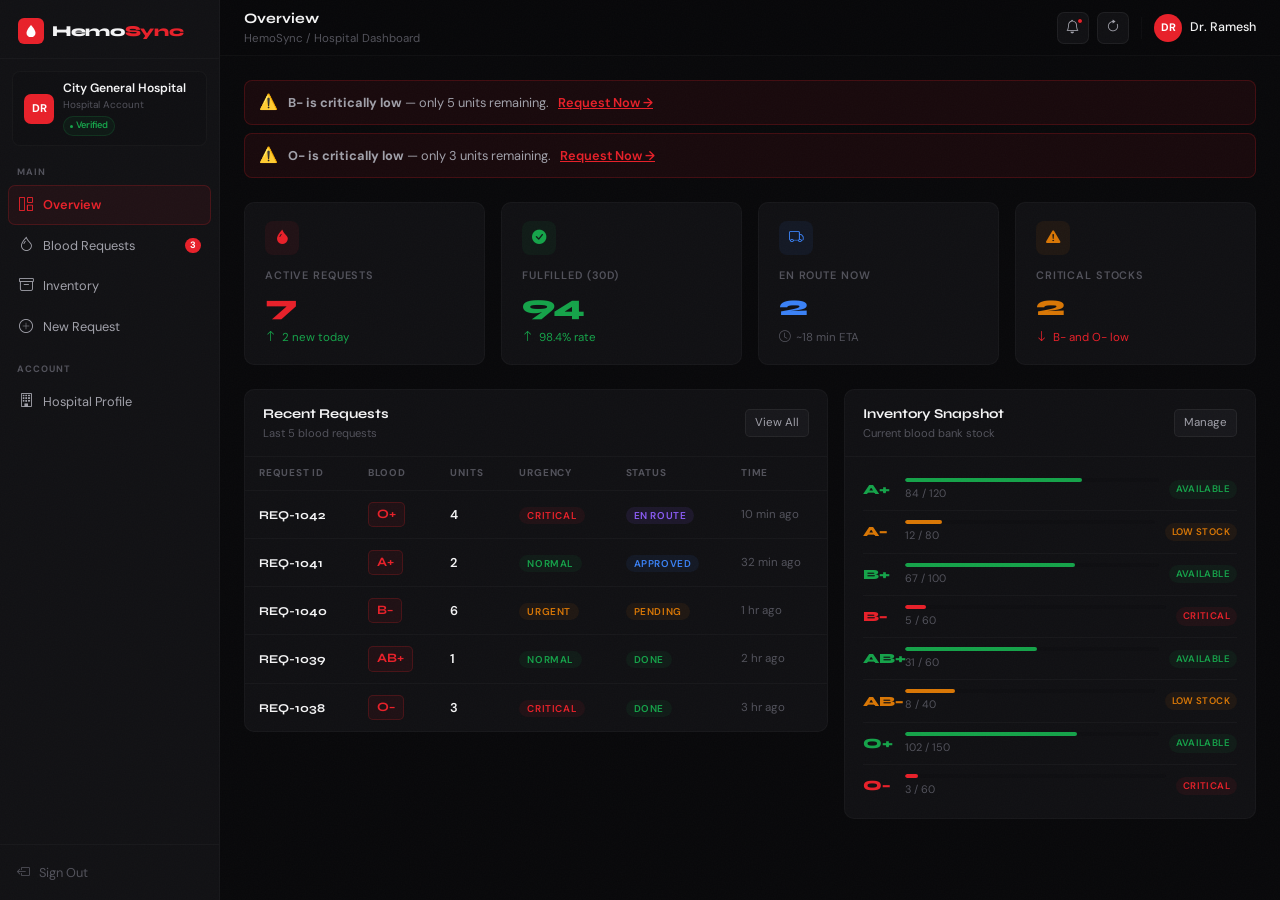
==== hospital-dashboard.html @ cefce21f "Add files via upload" ====
<!DOCTYPE html>
<html lang="en" data-bs-theme="dark">
<head>
  <meta charset="UTF-8"/>
  <meta name="viewport" content="width=device-width, initial-scale=1.0"/>
  <title>HemoSync — Hospital Dashboard</title>
  <link href="https://cdn.jsdelivr.net/npm/bootstrap@5.3.3/dist/css/bootstrap.min.css" rel="stylesheet"/>
  <link href="https://cdn.jsdelivr.net/npm/bootstrap-icons@1.11.3/font/bootstrap-icons.min.css" rel="stylesheet"/>
  <link href="https://fonts.googleapis.com/css2?family=Syne:wght@400;600;700;800&family=DM+Sans:opsz,wght@9..40,300;9..40,400;9..40,500&display=swap" rel="stylesheet"/>
  <link rel="stylesheet" href="hemosync.css"/>
</head>
<body>

<div class="sidebar-toggle" onclick="toggleSidebar()" id="sidebarToggle">
  <i class="bi bi-list"></i>
</div>

<div class="dash-shell">

  <!-- SIDEBAR -->
  <aside class="sidebar" id="sidebar">
    <a class="sidebar-logo" href="index.html">
      <div class="sidebar-logo-mark">
        <svg viewBox="0 0 14 16" xmlns="http://www.w3.org/2000/svg"><path d="M7 0C7 0 1 6.5 1 10.5a6 6 0 0 0 12 0C13 6.5 7 0 7 0z"/></svg>
      </div>
      <span class="sidebar-logo-text">Hemo<span>Sync</span></span>
    </a>

    <div class="sidebar-badge">
      <div class="badge-avatar" id="sideHospAvatar">DH</div>
      <div>
        <div class="badge-name" id="sideHospName">City General Hospital</div>
        <div class="badge-role">Hospital Account</div>
        <div class="badge-verified">Verified</div>
      </div>
    </div>

    <nav class="sidebar-nav">
      <div class="nav-section-label">Main</div>
      <a class="nav-item-hs active" onclick="showPage('overview')" href="#">
        <i class="bi bi-grid-1x2"></i> Overview
      </a>
      <a class="nav-item-hs" onclick="showPage('requests')" href="#">
        <i class="bi bi-droplet"></i> Blood Requests
        <span class="nav-badge" id="pendingBadge">3</span>
      </a>
      <a class="nav-item-hs" onclick="showPage('inventory')" href="#">
        <i class="bi bi-archive"></i> Inventory
      </a>
      <a class="nav-item-hs" onclick="showPage('newrequest')" href="#">
        <i class="bi bi-plus-circle"></i> New Request
      </a>

      <div class="nav-section-label" style="margin-top:8px">Account</div>
      <a class="nav-item-hs" onclick="showPage('profile')" href="#">
        <i class="bi bi-building"></i> Hospital Profile
      </a>
    </nav>

    <div class="sidebar-footer">
      <button class="logout-btn" onclick="handleLogout()">
        <i class="bi bi-box-arrow-left"></i> Sign Out
      </button>
    </div>
  </aside>

  <!-- MAIN -->
  <main class="dash-main">

    <div class="dash-topbar">
      <div>
        <div class="topbar-title" id="topbarTitle">Overview</div>
        <div class="topbar-breadcrumb">HemoSync / Hospital Dashboard</div>
      </div>
      <div class="topbar-right">
        <div class="topbar-icon-btn" title="Notifications">
          <i class="bi bi-bell"></i>
          <span class="notif-dot"></span>
        </div>
        <div class="topbar-icon-btn" title="Refresh" onclick="refreshData()">
          <i class="bi bi-arrow-clockwise"></i>
        </div>
        <div style="width:1px;height:22px;background:var(--hs-border2);margin:0 4px;"></div>
        <div style="display:flex;align-items:center;gap:8px;cursor:pointer;" onclick="showPage('profile')">
          <div style="width:28px;height:28px;background:var(--hs-red);border-radius:50%;display:flex;align-items:center;justify-content:center;font-size:0.68rem;font-weight:700;color:white;" id="topbarAvatar">DR</div>
          <span style="font-size:0.78rem;font-weight:500;" id="topbarName">Dr. Ramesh</span>
        </div>
      </div>
    </div>

    <!-- PAGE: OVERVIEW -->
    <div class="dash-page active" id="page-overview">
      <div id="alertsContainer" class="mb-4"></div>

      <div class="row g-3 mb-4">
        <div class="col-6 col-lg-3">
          <div class="stat-card">
            <div class="stat-card-icon" style="background:var(--hs-red-subtle);color:var(--hs-red)"><i class="bi bi-droplet-fill"></i></div>
            <div class="stat-card-label">Active Requests</div>
            <div class="stat-card-value" style="color:var(--hs-red)">7</div>
            <div class="stat-card-delta delta-up"><i class="bi bi-arrow-up"></i> 2 new today</div>
          </div>
        </div>
        <div class="col-6 col-lg-3">
          <div class="stat-card">
            <div class="stat-card-icon" style="background:var(--hs-green-bg);color:var(--hs-green)"><i class="bi bi-check-circle-fill"></i></div>
            <div class="stat-card-label">Fulfilled (30d)</div>
            <div class="stat-card-value" style="color:var(--hs-green)">94</div>
            <div class="stat-card-delta delta-up"><i class="bi bi-arrow-up"></i> 98.4% rate</div>
          </div>
        </div>
        <div class="col-6 col-lg-3">
          <div class="stat-card">
            <div class="stat-card-icon" style="background:var(--hs-blue-bg);color:var(--hs-blue)"><i class="bi bi-truck"></i></div>
            <div class="stat-card-label">En Route Now</div>
            <div class="stat-card-value" style="color:var(--hs-blue)">2</div>
            <div class="stat-card-delta delta-neutral"><i class="bi bi-clock"></i> ~18 min ETA</div>
          </div>
        </div>
        <div class="col-6 col-lg-3">
          <div class="stat-card">
            <div class="stat-card-icon" style="background:var(--hs-amber-bg);color:var(--hs-amber)"><i class="bi bi-exclamation-triangle-fill"></i></div>
            <div class="stat-card-label">Critical Stocks</div>
            <div class="stat-card-value" style="color:var(--hs-amber)">2</div>
            <div class="stat-card-delta delta-down"><i class="bi bi-arrow-down"></i> B− and O− low</div>
          </div>
        </div>
      </div>

      <div class="row g-3">
        <div class="col-lg-7">
          <div class="panel">
            <div class="panel-header">
              <div>
                <div class="panel-title">Recent Requests</div>
                <div class="panel-sub">Last 5 blood requests</div>
              </div>
              <a class="panel-action" onclick="showPage('requests')" href="#">View All</a>
            </div>
            <div style="overflow-x:auto;">
              <table class="req-table">
                <thead>
                  <tr><th>Request ID</th><th>Blood</th><th>Units</th><th>Urgency</th><th>Status</th><th>Time</th></tr>
                </thead>
                <tbody id="overviewRequestsTable"></tbody>
              </table>
            </div>
          </div>
        </div>
        <div class="col-lg-5">
          <div class="panel" style="height:100%">
            <div class="panel-header">
              <div>
                <div class="panel-title">Inventory Snapshot</div>
                <div class="panel-sub">Current blood bank stock</div>
              </div>
              <a class="panel-action" onclick="showPage('inventory')" href="#">Manage</a>
            </div>
            <div class="panel-body" style="padding:12px 18px;">
              <div id="inventorySnapshot"></div>
            </div>
          </div>
        </div>
      </div>
    </div>

    <!-- PAGE: BLOOD REQUESTS -->
    <div class="dash-page" id="page-requests">
      <div class="d-flex align-items-center justify-content-between mb-4 flex-wrap gap-3">
        <div>
          <h2 style="font-family:'Syne',sans-serif;font-size:1.25rem;font-weight:800;margin-bottom:2px;">Blood Requests</h2>
          <div style="font-size:0.76rem;color:var(--hs-text-3);">All requests placed by your hospital</div>
        </div>
        <div class="d-flex gap-2">
          <select class="form-select-hs" style="width:auto;font-size:0.76rem;" onchange="filterRequests(this.value)">
            <option value="all">All Status</option>
            <option value="pending">Pending</option>
            <option value="approved">Approved</option>
            <option value="enroute">En Route</option>
            <option value="done">Done</option>
          </select>
          <button class="btn-hs-primary" onclick="showPage('newrequest')">
            <i class="bi bi-plus-lg"></i> New Request
          </button>
        </div>
      </div>
      <div class="panel">
        <div style="overflow-x:auto;">
          <table class="req-table">
            <thead>
              <tr><th>Request ID</th><th>Blood Type</th><th>Units</th><th>Component</th><th>Patient</th><th>Urgency</th><th>Status</th><th>Requested</th><th>Action</th></tr>
            </thead>
            <tbody id="allRequestsTable"></tbody>
          </table>
        </div>
      </div>
    </div>

    <!-- PAGE: INVENTORY -->
    <div class="dash-page" id="page-inventory">
      <div class="d-flex align-items-center justify-content-between mb-4 flex-wrap gap-3">
        <div>
          <h2 style="font-family:'Syne',sans-serif;font-size:1.25rem;font-weight:800;margin-bottom:2px;">Blood Inventory</h2>
          <div style="font-size:0.76rem;color:var(--hs-text-3);">Live stock levels across all blood types</div>
        </div>
        <div class="d-flex gap-2">
          <div style="display:flex;align-items:center;gap:5px;background:var(--hs-green-bg);border:1px solid rgba(22,163,74,0.18);border-radius:7px;padding:5px 10px;font-size:0.7rem;color:var(--hs-green);">
            <span style="width:5px;height:5px;border-radius:50%;background:var(--hs-green);animation:blink 1.5s infinite;"></span>
            Live Sync
          </div>
          <button class="btn-hs-secondary" onclick="refreshData()">
            <i class="bi bi-arrow-clockwise"></i> Refresh
          </button>
        </div>
      </div>
      <div class="row g-3 mb-4" id="criticalStockCards"></div>
      <div class="panel">
        <div class="panel-header">
          <div>
            <div class="panel-title">All Blood Types</div>
            <div class="panel-sub">Current available units in blood bank</div>
          </div>
        </div>
        <div class="panel-body">
          <div class="row g-3" id="inventoryFullGrid"></div>
        </div>
      </div>
    </div>

    <!-- PAGE: NEW REQUEST -->
    <div class="dash-page" id="page-newrequest">
      <div class="mb-4">
        <h2 style="font-family:'Syne',sans-serif;font-size:1.25rem;font-weight:800;margin-bottom:2px;">New Blood Request</h2>
        <div style="font-size:0.76rem;color:var(--hs-text-3);">Submit an urgent blood requirement</div>
      </div>

      <div class="row g-3">
        <div class="col-lg-7">
          <div class="panel">
            <div class="panel-header">
              <div>
                <div class="panel-title">Request Details</div>
                <div class="panel-sub">Fill in all required fields</div>
              </div>
              <span style="background:var(--hs-green-bg);color:var(--hs-green);border:1px solid rgba(22,163,74,0.18);border-radius:100px;font-size:0.62rem;font-weight:700;padding:2px 9px;">
                <i class="bi bi-shield-check me-1"></i>Verified Hospital
              </span>
            </div>
            <div class="panel-body">
              <div style="background:var(--hs-blue-bg);border:1px solid rgba(59,130,246,0.18);border-radius:8px;padding:10px 13px;margin-bottom:18px;display:flex;align-items:center;gap:9px;">
                <i class="bi bi-building" style="color:var(--hs-blue);font-size:0.9rem;"></i>
                <div>
                  <div style="font-size:0.76rem;font-weight:600;">Requesting as: <span id="formHospName" style="color:var(--hs-blue);">City General Hospital</span></div>
                  <div style="font-size:0.68rem;color:var(--hs-text-3);margin-top:1px;">All requests are logged against your verified account</div>
                </div>
              </div>

              <div class="row g-3 mb-3">
                <div class="col-md-6">
                  <label class="form-label-hs">Blood Type *</label>
                  <select class="form-select-hs" id="nrBloodType" onchange="updateNRSummary()">
                    <option value="">Select type</option>
                    <option>A+</option><option>A−</option>
                    <option>B+</option><option>B−</option>
                    <option>AB+</option><option>AB−</option>
                    <option>O+</option><option>O−</option>
                  </select>
                </div>
                <div class="col-md-6">
                  <label class="form-label-hs">Units Required *</label>
                  <input type="number" class="form-control-hs" id="nrUnits" min="1" max="100" placeholder="e.g. 4" oninput="updateNRSummary()"/>
                </div>
              </div>
              <div class="mb-3">
                <label class="form-label-hs">Component Type *</label>
                <select class="form-select-hs" id="nrComponent" onchange="updateNRSummary()">
                  <option>Whole Blood</option>
                  <option>Packed Red Blood Cells (PRBC)</option>
                  <option>Fresh Frozen Plasma (FFP)</option>
                  <option>Platelets</option>
                  <option>Cryoprecipitate</option>
                </select>
              </div>
              <div class="mb-3">
                <label class="form-label-hs">Urgency Level *</label>
                <div class="d-flex gap-2">
                  <button class="urg-btn an" onclick="setNRUrgency(this,'Normal')">🟢 Normal</button>
                  <button class="urg-btn" onclick="setNRUrgency(this,'Urgent')">🟡 Urgent</button>
                  <button class="urg-btn" onclick="setNRUrgency(this,'Critical')">🔴 Critical</button>
                </div>
              </div>
              <div class="row g-3 mb-3">
                <div class="col-md-6">
                  <label class="form-label-hs">Patient Name</label>
                  <input type="text" class="form-control-hs" id="nrPatient" placeholder="Full name"/>
                </div>
                <div class="col-md-6">
                  <label class="form-label-hs">Ward / Department</label>
                  <input type="text" class="form-control-hs" id="nrWard" placeholder="e.g. ICU, Ward 4B"/>
                </div>
              </div>
              <div class="mb-3">
                <label class="form-label-hs">Doctor / Ordering Physician</label>
                <input type="text" class="form-control-hs" id="nrDoctor" placeholder="Dr. Name"/>
              </div>
              <div class="mb-4">
                <label class="form-label-hs">Clinical Notes</label>
                <textarea class="form-control-hs" id="nrNotes" rows="3" placeholder="Cross-match requirements, special handling..."></textarea>
              </div>
              <div class="d-flex gap-2">
                <button class="btn-hs-primary flex-fill" onclick="submitNewRequest()">
                  <i class="bi bi-send-fill"></i> Submit Request
                </button>
                <button class="btn-hs-secondary" onclick="clearNRForm()">
                  <i class="bi bi-x"></i> Clear
                </button>
              </div>
            </div>
          </div>
        </div>

        <div class="col-lg-5">
          <div class="panel mb-3">
            <div class="panel-header"><div class="panel-title">Request Summary</div></div>
            <div id="nrSummaryRows" style="padding:2px 0;"></div>
          </div>
          <div class="panel">
            <div class="panel-header">
              <div class="panel-title">Availability Check</div>
              <div class="panel-sub">Real-time stock</div>
            </div>
            <div class="panel-body" id="nrAvailPanel">
              <div style="text-align:center;padding:14px;color:var(--hs-text-3);font-size:0.78rem;">
                <i class="bi bi-droplet" style="display:block;font-size:1.3rem;margin-bottom:6px;opacity:0.3;"></i>
                Select a blood type to check availability
              </div>
            </div>
          </div>
        </div>
      </div>
    </div>

    <!-- PAGE: HOSPITAL PROFILE -->
    <div class="dash-page" id="page-profile">
      <div class="mb-4">
        <h2 style="font-family:'Syne',sans-serif;font-size:1.25rem;font-weight:800;margin-bottom:2px;">Hospital Profile</h2>
        <div style="font-size:0.76rem;color:var(--hs-text-3);">Manage your hospital account details</div>
      </div>
      <div class="row g-3">
        <div class="col-lg-4">
          <div class="panel">
            <div class="panel-body" style="text-align:center;padding:28px 20px;">
              <div style="width:64px;height:64px;background:var(--hs-red);border-radius:14px;display:flex;align-items:center;justify-content:center;font-size:1.4rem;font-weight:800;color:white;font-family:'Syne',sans-serif;margin:0 auto 14px;" id="profileAvatar">DR</div>
              <div style="font-family:'Syne',sans-serif;font-size:0.95rem;font-weight:800;margin-bottom:3px;" id="profileName">Dr. Ramesh Verma</div>
              <div style="font-size:0.75rem;color:var(--hs-text-3);margin-bottom:10px;" id="profileEmail">admin@hospital.com</div>
              <div style="display:inline-flex;align-items:center;gap:5px;background:var(--hs-green-bg);color:var(--hs-green);border:1px solid rgba(22,163,74,0.18);border-radius:100px;font-size:0.68rem;font-weight:600;padding:3px 10px;">
                <i class="bi bi-shield-fill-check"></i> Verified Hospital
              </div>
              <div style="margin-top:18px;padding-top:18px;border-top:1px solid var(--hs-border2);">
                <div style="display:flex;justify-content:space-between;margin-bottom:7px;"><span style="font-size:0.73rem;color:var(--hs-text-3);">Member since</span><span style="font-size:0.73rem;font-weight:500;">Jan 2024</span></div>
                <div style="display:flex;justify-content:space-between;margin-bottom:7px;"><span style="font-size:0.73rem;color:var(--hs-text-3);">Total Requests</span><span style="font-size:0.73rem;font-weight:500;">312</span></div>
                <div style="display:flex;justify-content:space-between;"><span style="font-size:0.73rem;color:var(--hs-text-3);">Success Rate</span><span style="font-size:0.73rem;font-weight:500;color:var(--hs-green);">98.4%</span></div>
              </div>
            </div>
          </div>
        </div>
        <div class="col-lg-8">
          <div class="panel">
            <div class="panel-header"><div class="panel-title">Hospital Information</div></div>
            <div class="panel-body">
              <div class="row g-3 mb-3">
                <div class="col-md-6">
                  <label class="form-label-hs">Hospital / Organization Name</label>
                  <input class="form-control-hs" value="City General Hospital" id="profHospName"/>
                </div>
                <div class="col-md-6">
                  <label class="form-label-hs">Authorized Person</label>
                  <input class="form-control-hs" id="profAuthPerson" value="Dr. Ramesh Verma"/>
                </div>
              </div>
              <div class="row g-3 mb-3">
                <div class="col-md-6">
                  <label class="form-label-hs">Email Address</label>
                  <input class="form-control-hs" id="profEmail" value="admin@hospital.com"/>
                </div>
                <div class="col-md-6">
                  <label class="form-label-hs">Contact Number</label>
                  <input class="form-control-hs" placeholder="+91 98765 43210"/>
                </div>
              </div>
              <div class="mb-3">
                <label class="form-label-hs">Hospital Address</label>
                <input class="form-control-hs" placeholder="Street, City, State, PIN"/>
              </div>
              <div class="row g-3 mb-3">
                <div class="col-md-6">
                  <label class="form-label-hs">Hospital Type</label>
                  <select class="form-select-hs">
                    <option>Government</option><option>Private</option><option>Trust / NGO</option>
                  </select>
                </div>
                <div class="col-md-6">
                  <label class="form-label-hs">Bed Capacity</label>
                  <input class="form-control-hs" placeholder="e.g. 500"/>
                </div>
              </div>
              <div class="d-flex gap-2">
                <button class="btn-hs-primary" onclick="showToast('✅','Profile Updated','Hospital details saved.')">
                  <i class="bi bi-check-lg"></i> Save Changes
                </button>
                <button class="btn-hs-secondary"><i class="bi bi-x"></i> Cancel</button>
              </div>
            </div>
          </div>
        </div>
      </div>
    </div>

  </main>
</div>

<div class="hs-toast-container" id="toastContainer"></div>
<script src="api-client.js"></script>
<script src="https://cdn.jsdelivr.net/npm/bootstrap@5.3.3/dist/js/bootstrap.bundle.min.js"></script>
<script src="hospital-dashboard.js"></script>
</body>
</html>
---- hemosync.css ----
/* ═══════════════════════════════════════════════
   HemoSync — Minimalist Stylesheet
   ═══════════════════════════════════════════════ */

:root {
  --hs-red: #E8212A;
  --hs-red-hover: #c91920;
  --hs-red-subtle: rgba(232, 33, 42, 0.07);
  --hs-red-border: rgba(232, 33, 42, 0.2);
  --hs-bg: #09090B;
  --hs-bg2: #0F0F12;
  --hs-surface: #111114;
  --hs-surface2: #18181C;
  --hs-border: rgba(255, 255, 255, 0.06);
  --hs-border2: rgba(255, 255, 255, 0.03);
  --hs-text: #F4F4F5;
  --hs-text-2: #A1A1AA;
  --hs-text-3: #52525B;
  --hs-green: #16A34A;
  --hs-green-bg: rgba(22, 163, 74, 0.07);
  --hs-amber: #D97706;
  --hs-amber-bg: rgba(217, 119, 6, 0.07);
  --hs-blue: #3B82F6;
  --hs-blue-bg: rgba(59, 130, 246, 0.07);
  --sidebar-w: 220px;
}

*,
*::before,
*::after {
  box-sizing: border-box;
  margin: 0;
  padding: 0;
}

body {
  font-family: 'DM Sans', sans-serif;
  background: var(--hs-bg);
  color: var(--hs-text);
  overflow-x: hidden;
  -webkit-font-smoothing: antialiased;
  font-size: 14px;
}

/* Subtle noise */
body::after {
  content: '';
  position: fixed;
  inset: 0;
  background-image: url("data:image/svg+xml,%3Csvg xmlns='http://www.w3.org/2000/svg'%3E%3Cfilter id='n'%3E%3CfeTurbulence type='fractalNoise' baseFrequency='0.75' numOctaves='4' stitchTiles='stitch'/%3E%3C/filter%3E%3Crect width='100%25' height='100%25' filter='url(%23n)' opacity='0.018'/%3E%3C/svg%3E");
  pointer-events: none;
  z-index: 9999;
}

/* ─ NAVBAR (landing) ─ */
.navbar {
  background: rgba(9, 9, 11, 0.92) !important;
  backdrop-filter: blur(16px);
  border-bottom: 1px solid var(--hs-border2);
  height: 60px;
}

.navbar .nav-link {
  color: var(--hs-text-2) !important;
  font-size: 0.84rem;
  padding: 7px 14px !important;
  border-radius: 6px;
}

.navbar .nav-link:hover {
  color: var(--hs-text) !important;
  background: rgba(255, 255, 255, 0.04);
}

.logo-mark {
  width: 26px;
  height: 26px;
  background: var(--hs-red);
  border-radius: 6px;
  display: flex;
  align-items: center;
  justify-content: center;
}

.logo-mark svg {
  width: 12px;
  height: 12px;
  fill: white;
}

.logo-text {
  font-family: 'Syne', sans-serif;
  font-size: 1rem;
  font-weight: 800;
  letter-spacing: -0.02em;
  color: var(--hs-text);
}

.logo-text span {
  color: var(--hs-red);
}

/* ─ BUTTONS ─ */
.btn-hs-red {
  background: var(--hs-red);
  color: white;
  border: none;
  border-radius: 7px;
  font-family: 'DM Sans', sans-serif;
  font-weight: 500;
  transition: background 0.15s;
}

.btn-hs-red:hover {
  background: var(--hs-red-hover);
  color: white;
}

.btn-hs-ghost {
  background: transparent;
  color: var(--hs-text-2);
  border: 1px solid var(--hs-border);
  border-radius: 7px;
  font-family: 'DM Sans', sans-serif;
  font-weight: 400;
  transition: all 0.15s;
}

.btn-hs-ghost:hover {
  color: var(--hs-text);
  border-color: rgba(255, 255, 255, 0.12);
}

.btn-hs-red-lg {
  background: var(--hs-red);
  color: white;
  border: none;
  border-radius: 8px;
  font-family: 'DM Sans', sans-serif;
  font-size: 0.9rem;
  font-weight: 500;
  padding: 11px 24px;
  transition: background 0.15s, transform 0.15s;
  text-decoration: none;
  display: inline-flex;
  align-items: center;
  gap: 7px;
}

.btn-hs-red-lg:hover {
  background: var(--hs-red-hover);
  color: white;
  transform: translateY(-1px);
}

.btn-hs-outline-lg {
  background: transparent;
  color: var(--hs-text-2);
  border: 1px solid var(--hs-border);
  border-radius: 8px;
  font-family: 'DM Sans', sans-serif;
  font-size: 0.9rem;
  font-weight: 400;
  padding: 11px 24px;
  transition: all 0.15s;
  text-decoration: none;
  display: inline-flex;
  align-items: center;
  gap: 7px;
}

.btn-hs-outline-lg:hover {
  color: var(--hs-text);
  border-color: rgba(255, 255, 255, 0.14);
}

/* ─ HERO ─ */
.hero-section {
  padding: 140px 0 90px;
  position: relative;
  text-align: center;
  overflow: hidden;
}

.hero-glow {
  position: absolute;
  top: 40px;
  left: 50%;
  transform: translateX(-50%);
  width: 600px;
  height: 350px;
  background: radial-gradient(ellipse, rgba(232, 33, 42, 0.1) 0%, transparent 70%);
  pointer-events: none;
}

.hero-pill {
  display: inline-flex;
  align-items: center;
  gap: 8px;
  background: var(--hs-surface);
  border: 1px solid var(--hs-border);
  border-radius: 100px;
  padding: 4px 12px 4px 6px;
  font-size: 0.76rem;
  color: var(--hs-text-3);
  margin-bottom: 28px;
  animation: fadeUp 0.5s 0.1s both;
}

.pill-dot {
  width: 18px;
  height: 18px;
  background: var(--hs-red-subtle);
  border: 1px solid var(--hs-red-border);
  border-radius: 50%;
  display: flex;
  align-items: center;
  justify-content: center;
}

.pill-dot::after {
  content: '';
  width: 6px;
  height: 6px;
  background: var(--hs-red);
  border-radius: 50%;
  animation: blink 2s ease-in-out infinite;
}

.hero-h1 {
  font-family: 'Syne', sans-serif;
  font-size: clamp(2.2rem, 5.5vw, 3.8rem);
  font-weight: 800;
  letter-spacing: -0.04em;
  line-height: 1.06;
  margin-bottom: 18px;
  animation: fadeUp 0.5s 0.2s both;
}

.hero-h1 em {
  font-style: normal;
  color: var(--hs-red);
}

.hero-sub {
  font-size: 0.97rem;
  color: var(--hs-text-2);
  font-weight: 300;
  line-height: 1.7;
  max-width: 480px;
  margin: 0 auto 36px;
  animation: fadeUp 0.5s 0.3s both;
}

.hero-actions {
  animation: fadeUp 0.5s 0.4s both;
}

/* ─ STATS BAR ─ */
.stats-bar {
  border-top: 1px solid var(--hs-border2);
  border-bottom: 1px solid var(--hs-border2);
  padding: 24px 0;
  background: var(--hs-surface);
}

.stat-num {
  font-family: 'Syne', sans-serif;
  font-size: 1.5rem;
  font-weight: 800;
  color: var(--hs-text);
}

.stat-label {
  font-size: 0.75rem;
  color: var(--hs-text-3);
  margin-top: 2px;
}

.stat-divider {
  width: 1px;
  height: 36px;
  background: var(--hs-border2);
}

/* ─ SECTION LABELS ─ */
.section-eyebrow {
  font-size: 0.68rem;
  font-weight: 600;
  color: var(--hs-red);
  letter-spacing: 0.12em;
  text-transform: uppercase;
  margin-bottom: 8px;
}

.section-title {
  font-family: 'Syne', sans-serif;
  font-size: 1.6rem;
  font-weight: 800;
  letter-spacing: -0.03em;
}

.live-badge {
  display: inline-flex;
  align-items: center;
  gap: 6px;
  font-size: 0.72rem;
  color: var(--hs-text-3);
  border: 1px solid var(--hs-border2);
  border-radius: 5px;
  padding: 5px 10px;
}

.live-dot {
  width: 6px;
  height: 6px;
  background: var(--hs-green);
  border-radius: 50%;
  animation: blink 1.5s infinite;
}

/* ─ BLOOD CARDS ─ */
.blood-card {
  background: var(--hs-surface);
  border: 1px solid var(--hs-border2);
  border-radius: 10px;
  padding: 20px 18px;
  transition: border-color 0.2s, transform 0.2s;
  cursor: pointer;
  height: 100%;
}

.blood-card:hover {
  transform: translateY(-2px);
  border-color: var(--hs-border) !important;
}

.blood-card.status-critical {
  border-color: rgba(232, 33, 42, 0.2) !important;
}

.blood-card.status-low {
  border-color: rgba(217, 119, 6, 0.15) !important;
}

.blood-card.status-ok {
  border-color: rgba(22, 163, 74, 0.1) !important;
}

.blood-type-label {
  font-family: 'Syne', sans-serif;
  font-size: 1.5rem;
  font-weight: 800;
  letter-spacing: -0.02em;
  margin-bottom: 10px;
}

.status-critical .blood-type-label {
  color: var(--hs-red);
}

.status-low .blood-type-label {
  color: var(--hs-amber);
}

.status-ok .blood-type-label {
  color: var(--hs-text);
}

.blood-units {
  font-size: 0.78rem;
  color: var(--hs-text-2);
  margin-bottom: 12px;
}

.blood-units strong {
  color: var(--hs-text);
  font-weight: 600;
}

.status-chip {
  display: inline-flex;
  align-items: center;
  gap: 5px;
  font-size: 0.66rem;
  font-weight: 600;
  padding: 3px 9px;
  border-radius: 100px;
  text-transform: uppercase;
  letter-spacing: 0.06em;
}

.status-critical .status-chip {
  background: var(--hs-red-subtle);
  color: var(--hs-red);
  border: 1px solid var(--hs-red-border);
}

.status-low .status-chip {
  background: var(--hs-amber-bg);
  color: var(--hs-amber);
  border: 1px solid rgba(217, 119, 6, 0.18);
}

.status-ok .status-chip {
  background: var(--hs-green-bg);
  color: var(--hs-green);
  border: 1px solid rgba(22, 163, 74, 0.18);
}

.chip-dot {
  width: 4px;
  height: 4px;
  border-radius: 50%;
  background: currentColor;
  display: inline-block;
}

.request-btn {
  margin-top: 14px;
  width: 100%;
  padding: 8px;
  border-radius: 6px;
  background: transparent;
  border: 1px solid var(--hs-border);
  color: var(--hs-text-3);
  font-family: 'DM Sans', sans-serif;
  font-size: 0.78rem;
  font-weight: 500;
  cursor: pointer;
  transition: all 0.15s;
}

.request-btn:hover {
  background: var(--hs-red);
  border-color: var(--hs-red);
  color: white;
}

.status-critical .request-btn {
  border-color: var(--hs-red-border);
  color: var(--hs-red);
}

/* ─ ORDER FORM ─ */
.order-form-card,
.summary-card,
.my-requests-panel {
  background: var(--hs-surface);
  border: 1px solid var(--hs-border2);
  border-radius: 12px;
  overflow: hidden;
}

.card-header-hs {
  padding: 18px 22px;
  border-bottom: 1px solid var(--hs-border2);
  display: flex;
  align-items: center;
  justify-content: space-between;
}

.card-title-hs {
  font-family: 'Syne', sans-serif;
  font-size: 0.92rem;
  font-weight: 700;
}

.card-sub-hs {
  font-size: 0.74rem;
  color: var(--hs-text-3);
  margin-top: 2px;
}

.card-body-hs {
  padding: 22px;
}

/* ─ FORM CONTROLS ─ */
.form-control-hs,
.form-select-hs {
  background: var(--hs-bg2) !important;
  border: 1px solid var(--hs-border) !important;
  border-radius: 7px !important;
  color: var(--hs-text) !important;
  font-family: 'DM Sans', sans-serif;
  font-size: 0.84rem;
  padding: 9px 12px;
  width: 100%;
  outline: none;
}

.form-control-hs::placeholder {
  color: var(--hs-text-3);
}

.form-control-hs:focus,
.form-select-hs:focus {
  border-color: var(--hs-red) !important;
  box-shadow: 0 0 0 2px rgba(232, 33, 42, 0.08) !important;
}

.form-label-hs {
  font-size: 0.75rem;
  font-weight: 500;
  color: var(--hs-text-2);
  margin-bottom: 6px;
  display: block;
}

textarea.form-control-hs {
  resize: vertical;
  min-height: 80px;
}

select.form-select-hs {
  appearance: none;
  cursor: pointer;
}

/* ─ URGENCY BUTTONS ─ */
.urgency-btn {
  flex: 1;
  padding: 8px;
  background: var(--hs-bg2);
  border: 1px solid var(--hs-border);
  border-radius: 6px;
  font-family: 'DM Sans', sans-serif;
  font-size: 0.78rem;
  font-weight: 500;
  color: var(--hs-text-3);
  cursor: pointer;
  transition: all 0.15s;
}

.urgency-btn:hover {
  border-color: rgba(255, 255, 255, 0.12);
  color: var(--hs-text-2);
}

.urgency-btn.active-normal {
  border-color: rgba(22, 163, 74, 0.35);
  background: var(--hs-green-bg);
  color: var(--hs-green);
}

.urgency-btn.active-urgent {
  border-color: rgba(217, 119, 6, 0.35);
  background: var(--hs-amber-bg);
  color: var(--hs-amber);
}

.urgency-btn.active-critical {
  border-color: var(--hs-red-border);
  background: var(--hs-red-subtle);
  color: var(--hs-red);
}

.submit-btn {
  width: 100%;
  padding: 12px;
  background: var(--hs-red);
  color: white;
  border: none;
  border-radius: 8px;
  font-family: 'DM Sans', sans-serif;
  font-size: 0.88rem;
  font-weight: 500;
  cursor: pointer;
  display: flex;
  align-items: center;
  justify-content: center;
  gap: 7px;
  transition: background 0.15s, transform 0.15s;
}

.submit-btn:hover {
  background: var(--hs-red-hover);
  transform: translateY(-1px);
}

/* ─ SUMMARY ─ */
.summary-row {
  display: flex;
  align-items: center;
  justify-content: space-between;
  padding: 10px 20px;
  border-bottom: 1px solid var(--hs-border2);
  font-size: 0.8rem;
}

.summary-row:last-child {
  border-bottom: none;
}

.summary-row-label {
  color: var(--hs-text-3);
}

.summary-row-val {
  color: var(--hs-text);
  font-weight: 500;
}

.summary-row-val.highlight {
  color: var(--hs-red);
  font-weight: 700;
  font-size: 0.95rem;
}

.my-requests-panel {
  margin-top: 16px;
}

.request-history-item {
  display: flex;
  align-items: center;
  gap: 12px;
  padding: 12px 18px;
  border-bottom: 1px solid var(--hs-border2);
  transition: background 0.12s;
}

.request-history-item:last-child {
  border-bottom: none;
}

.rh-icon {
  width: 32px;
  height: 32px;
  border-radius: 7px;
  display: flex;
  align-items: center;
  justify-content: center;
  font-size: 0.9rem;
  flex-shrink: 0;
}

.rh-blood {
  font-family: 'Syne', sans-serif;
  font-size: 1rem;
  font-weight: 800;
}

.rh-meta {
  font-size: 0.72rem;
  color: var(--hs-text-3);
  margin-top: 2px;
}

.rh-status {
  font-size: 0.62rem;
  font-weight: 600;
  text-transform: uppercase;
  letter-spacing: 0.06em;
  padding: 3px 8px;
  border-radius: 100px;
}

.status-fulfilled {
  background: var(--hs-green-bg);
  color: var(--hs-green);
}

.status-dispatched {
  background: var(--hs-blue-bg);
  color: var(--hs-blue);
}

.status-pending {
  background: var(--hs-amber-bg);
  color: var(--hs-amber);
}

/* ─ HOW IT WORKS ─ */
.how-section {
  background: var(--hs-surface);
  border-top: 1px solid var(--hs-border2);
  border-bottom: 1px solid var(--hs-border2);
}

.how-step {
  background: var(--hs-bg);
  border: 1px solid var(--hs-border2);
  border-radius: 10px;
  padding: 24px 20px;
  height: 100%;
}

.step-num {
  font-size: 0.62rem;
  font-weight: 700;
  color: var(--hs-text-3);
  letter-spacing: 0.1em;
  text-transform: uppercase;
  margin-bottom: 14px;
}

.step-icon {
  font-size: 1.4rem;
  margin-bottom: 12px;
}

.step-name {
  font-family: 'Syne', sans-serif;
  font-size: 0.95rem;
  font-weight: 700;
  margin-bottom: 8px;
}

.step-desc {
  font-size: 0.8rem;
  color: var(--hs-text-2);
  line-height: 1.6;
}

/* ─ FOOTER ─ */
footer {
  border-top: 1px solid var(--hs-border2);
  padding: 28px 0;
}

.footer-logo {
  font-family: 'Syne', sans-serif;
  font-size: 1rem;
  font-weight: 800;
}

.footer-logo span {
  color: var(--hs-red);
}

.footer-links a {
  font-size: 0.8rem;
  color: var(--hs-text-3);
  text-decoration: none;
  transition: color 0.15s;
}

.footer-links a:hover {
  color: var(--hs-text);
}

.footer-right {
  font-size: 0.75rem;
  color: var(--hs-text-3);
}

/* ─ MODAL ─ */
.modal-content {
  background: var(--hs-surface) !important;
  border: 1px solid var(--hs-border) !important;
  border-radius: 14px !important;
}

.modal-header {
  border-bottom: 1px solid var(--hs-border2) !important;
  padding: 24px 24px 18px;
}

.modal-body {
  padding: 20px 24px !important;
}

.modal-footer {
  border-top: 1px solid var(--hs-border2) !important;
  padding: 14px 24px;
  font-size: 0.72rem;
  color: var(--hs-text-3);
}

.modal-footer a {
  color: var(--hs-text-2);
}

.modal-brand {
  font-family: 'Syne', sans-serif;
  font-size: 0.95rem;
  font-weight: 800;
  color: var(--hs-text);
}

.modal-brand span {
  color: var(--hs-red);
}

.modal-heading {
  font-family: 'Syne', sans-serif;
  font-size: 1.3rem;
  font-weight: 800;
  margin-bottom: 4px;
}

.modal-subheading {
  font-size: 0.8rem;
  color: var(--hs-text-2);
}

.nav-tabs {
  border-bottom: 1px solid var(--hs-border2) !important;
  margin-bottom: 18px;
}

.nav-tabs .nav-link {
  color: var(--hs-text-3) !important;
  border: none !important;
  font-size: 0.82rem;
  font-weight: 500;
  padding: 7px 14px;
  border-radius: 6px 6px 0 0 !important;
}

.nav-tabs .nav-link.active {
  color: var(--hs-text) !important;
  background: var(--hs-surface2) !important;
  border-bottom: 2px solid var(--hs-red) !important;
}

.role-grid {
  display: grid;
  grid-template-columns: repeat(3, 1fr);
  gap: 7px;
  margin-bottom: 14px;
}

.role-option {
  background: var(--hs-bg2);
  border: 1px solid var(--hs-border);
  border-radius: 8px;
  padding: 10px 6px;
  text-align: center;
  cursor: pointer;
  transition: all 0.15s;
}

.role-option:hover,
.role-option.selected {
  border-color: var(--hs-red);
  background: var(--hs-red-subtle);
}

.role-option-icon {
  font-size: 1.1rem;
  margin-bottom: 4px;
}

.role-option-name {
  font-size: 0.7rem;
  font-weight: 600;
  color: var(--hs-text-2);
}

.role-option.selected .role-option-name {
  color: var(--hs-red);
}

.modal-submit {
  width: 100%;
  padding: 11px;
  background: var(--hs-red);
  color: white;
  border: none;
  border-radius: 8px;
  font-family: 'DM Sans', sans-serif;
  font-size: 0.88rem;
  font-weight: 500;
  cursor: pointer;
  margin-top: 8px;
  transition: background 0.15s;
}

.modal-submit:hover {
  background: var(--hs-red-hover);
}

/* ─ USER NAV ─ */
.nav-user {
  display: flex;
  align-items: center;
  gap: 9px;
  padding: 3px 10px 3px 3px;
  background: var(--hs-surface);
  border: 1px solid var(--hs-border);
  border-radius: 100px;
  cursor: pointer;
  transition: border-color 0.15s;
}

.nav-user:hover {
  border-color: rgba(255, 255, 255, 0.12);
}

.nav-avatar {
  width: 26px;
  height: 26px;
  background: var(--hs-red);
  border-radius: 50%;
  display: flex;
  align-items: center;
  justify-content: center;
  font-size: 0.7rem;
  font-weight: 700;
  color: white;
}

.nav-user-name {
  font-size: 0.8rem;
  font-weight: 500;
}

.nav-user-role {
  font-size: 0.65rem;
  color: var(--hs-text-3);
}

.user-dropdown {
  position: absolute;
  top: 68px;
  right: 0;
  background: var(--hs-surface);
  border: 1px solid var(--hs-border);
  border-radius: 10px;
  padding: 5px;
  min-width: 190px;
  z-index: 2000;
  box-shadow: 0 12px 32px rgba(0, 0, 0, 0.4);
  display: none;
}

.user-dropdown.open {
  display: block;
  animation: fadeUp 0.12s both;
}

.dropdown-item-hs {
  display: flex;
  align-items: center;
  gap: 9px;
  padding: 8px 11px;
  border-radius: 7px;
  font-size: 0.8rem;
  color: var(--hs-text-2);
  cursor: pointer;
  transition: all 0.12s;
  text-decoration: none;
}

.dropdown-item-hs:hover {
  background: rgba(255, 255, 255, 0.04);
  color: var(--hs-text);
}

.dropdown-item-hs.danger:hover {
  background: var(--hs-red-subtle);
  color: var(--hs-red);
}

.dropdown-divider-hs {
  height: 1px;
  background: var(--hs-border2);
  margin: 4px 0;
}

.dropdown-user-info {
  padding: 8px 11px 7px;
  border-bottom: 1px solid var(--hs-border2);
  margin-bottom: 4px;
}

.dropdown-user-email {
  font-size: 0.72rem;
  color: var(--hs-text-3);
  margin-top: 1px;
}

/* ─ AUTH GATE ─ */
.auth-gate {
  background: var(--hs-surface);
  border: 1px solid var(--hs-border2);
  border-radius: 12px;
  padding: 56px 28px;
  text-align: center;
}

.auth-gate-icon {
  width: 56px;
  height: 56px;
  background: var(--hs-red-subtle);
  border: 1px solid var(--hs-red-border);
  border-radius: 13px;
  display: flex;
  align-items: center;
  justify-content: center;
  font-size: 1.4rem;
  margin: 0 auto 18px;
}

.auth-gate-title {
  font-family: 'Syne', sans-serif;
  font-size: 1.2rem;
  font-weight: 800;
  margin-bottom: 8px;
}

.auth-gate-sub {
  font-size: 0.84rem;
  color: var(--hs-text-2);
  max-width: 340px;
  margin: 0 auto 24px;
  line-height: 1.6;
}

.auth-gate-perks {
  display: flex;
  flex-wrap: wrap;
  gap: 8px;
  justify-content: center;
  margin-bottom: 24px;
}

.perk-chip {
  display: inline-flex;
  align-items: center;
  gap: 5px;
  background: var(--hs-surface2);
  border: 1px solid var(--hs-border);
  border-radius: 100px;
  padding: 4px 11px;
  font-size: 0.72rem;
  color: var(--hs-text-2);
}

.perk-chip i {
  color: var(--hs-green);
}

/* ─ TOAST ─ */
.hs-toast-container {
  position: fixed;
  bottom: 20px;
  right: 20px;
  z-index: 9000;
}

/* ─ DASHBOARD LAYOUT ─ */
.dash-shell {
  display: flex;
  min-height: 100vh;
}

.sidebar {
  width: var(--sidebar-w);
  background: var(--hs-surface);
  border-right: 1px solid var(--hs-border2);
  display: flex;
  flex-direction: column;
  position: fixed;
  top: 0;
  left: 0;
  bottom: 0;
  z-index: 200;
  transition: transform 0.25s ease;
}

.sidebar-logo {
  display: flex;
  align-items: center;
  gap: 8px;
  padding: 18px 18px 14px;
  border-bottom: 1px solid var(--hs-border2);
  text-decoration: none;
}

.sidebar-logo-mark {
  width: 26px;
  height: 26px;
  background: var(--hs-red);
  border-radius: 6px;
  display: flex;
  align-items: center;
  justify-content: center;
}

.sidebar-logo-mark svg {
  width: 12px;
  height: 12px;
  fill: white;
}

.sidebar-logo-text {
  font-family: 'Syne', sans-serif;
  font-size: 0.95rem;
  font-weight: 800;
  letter-spacing: -0.02em;
  color: var(--hs-text);
}

.sidebar-logo-text span {
  color: var(--hs-red);
}

.sidebar-badge {
  margin: 12px 12px 4px;
  background: var(--hs-bg2);
  border: 1px solid var(--hs-border2);
  border-radius: 8px;
  padding: 9px 11px;
  display: flex;
  align-items: center;
  gap: 9px;
}

.badge-avatar {
  width: 30px;
  height: 30px;
  background: var(--hs-red);
  border-radius: 7px;
  display: flex;
  align-items: center;
  justify-content: center;
  font-size: 0.7rem;
  font-weight: 700;
  color: white;
  flex-shrink: 0;
}

.badge-name {
  font-size: 0.76rem;
  font-weight: 600;
  color: var(--hs-text);
  line-height: 1.3;
}

.badge-role {
  font-size: 0.62rem;
  color: var(--hs-text-3);
  margin-top: 1px;
}

.badge-verified {
  display: inline-flex;
  align-items: center;
  gap: 3px;
  font-size: 0.58rem;
  font-weight: 600;
  background: var(--hs-green-bg);
  color: var(--hs-green);
  border: 1px solid rgba(22, 163, 74, 0.18);
  border-radius: 100px;
  padding: 2px 6px;
  margin-top: 3px;
}

.badge-verified::before {
  content: '';
  width: 3px;
  height: 3px;
  background: var(--hs-green);
  border-radius: 50%;
}

.sidebar-nav {
  flex: 1;
  padding: 8px;
  overflow-y: auto;
}

.nav-section-label {
  font-size: 0.58rem;
  font-weight: 700;
  color: var(--hs-text-3);
  text-transform: uppercase;
  letter-spacing: 0.1em;
  padding: 8px 9px 5px;
}

.nav-item-hs {
  display: flex;
  align-items: center;
  gap: 9px;
  padding: 8px 9px;
  border-radius: 7px;
  font-size: 0.8rem;
  color: var(--hs-text-2);
  cursor: pointer;
  transition: all 0.12s;
  text-decoration: none;
  border: 1px solid transparent;
  margin-bottom: 1px;
}

.nav-item-hs i {
  font-size: 0.9rem;
  width: 16px;
  text-align: center;
}

.nav-item-hs:hover {
  background: rgba(255, 255, 255, 0.03);
  color: var(--hs-text);
}

.nav-item-hs.active {
  background: var(--hs-red-subtle);
  color: var(--hs-red);
  border-color: var(--hs-red-border);
  font-weight: 600;
}

.nav-badge {
  margin-left: auto;
  background: var(--hs-red);
  color: white;
  font-size: 0.58rem;
  font-weight: 700;
  padding: 1px 5px;
  border-radius: 100px;
}

.nav-badge.green {
  background: var(--hs-green);
}

.nav-badge.amber {
  background: var(--hs-amber);
}

.sidebar-footer {
  padding: 10px 8px;
  border-top: 1px solid var(--hs-border2);
}

.logout-btn {
  display: flex;
  align-items: center;
  gap: 9px;
  padding: 8px 9px;
  border-radius: 7px;
  font-size: 0.8rem;
  color: var(--hs-text-3);
  cursor: pointer;
  transition: all 0.12s;
  border: none;
  background: transparent;
  width: 100%;
}

.logout-btn:hover {
  background: var(--hs-red-subtle);
  color: var(--hs-red);
}

/* ─ DASH MAIN ─ */
.dash-main {
  margin-left: var(--sidebar-w);
  flex: 1;
  display: flex;
  flex-direction: column;
}

.dash-topbar {
  height: 56px;
  background: rgba(9, 9, 11, 0.9);
  backdrop-filter: blur(12px);
  border-bottom: 1px solid var(--hs-border2);
  display: flex;
  align-items: center;
  padding: 0 24px;
  gap: 14px;
  position: sticky;
  top: 0;
  z-index: 100;
}

.topbar-title {
  font-family: 'Syne', sans-serif;
  font-size: 0.9rem;
  font-weight: 700;
}

.topbar-breadcrumb {
  font-size: 0.72rem;
  color: var(--hs-text-3);
}

.topbar-right {
  margin-left: auto;
  display: flex;
  align-items: center;
  gap: 8px;
}

.topbar-icon-btn {
  width: 32px;
  height: 32px;
  background: var(--hs-surface);
  border: 1px solid var(--hs-border);
  border-radius: 7px;
  display: flex;
  align-items: center;
  justify-content: center;
  color: var(--hs-text-2);
  font-size: 0.85rem;
  cursor: pointer;
  transition: all 0.12s;
  position: relative;
}

.topbar-icon-btn:hover {
  border-color: rgba(255, 255, 255, 0.12);
  color: var(--hs-text);
}

.notif-dot {
  position: absolute;
  top: 5px;
  right: 5px;
  width: 6px;
  height: 6px;
  background: var(--hs-red);
  border-radius: 50%;
  border: 1.5px solid var(--hs-bg);
}

/* ─ PAGES ─ */
.dash-page {
  display: none;
  padding: 24px;
  animation: fadeIn 0.2s ease;
}

.dash-page.active {
  display: block;
}

@keyframes fadeIn {
  from {
    opacity: 0;
    transform: translateY(6px);
  }

  to {
    opacity: 1;
    transform: translateY(0);
  }
}

/* ─ STAT CARDS ─ */
.stat-card {
  background: var(--hs-surface);
  border: 1px solid var(--hs-border2);
  border-radius: 10px;
  padding: 18px 20px;
  transition: border-color 0.2s, transform 0.2s;
}

.stat-card:hover {
  border-color: var(--hs-border);
  transform: translateY(-1px);
}

.stat-card-label {
  font-size: 0.68rem;
  color: var(--hs-text-3);
  font-weight: 600;
  text-transform: uppercase;
  letter-spacing: 0.08em;
  margin-bottom: 9px;
}

.stat-card-value {
  font-family: 'Syne', sans-serif;
  font-size: 1.8rem;
  font-weight: 800;
  line-height: 1;
  margin-bottom: 8px;
}

.stat-card-delta {
  font-size: 0.72rem;
  display: flex;
  align-items: center;
  gap: 5px;
}

.delta-up {
  color: var(--hs-green);
}

.delta-down {
  color: var(--hs-red);
}

.delta-neutral {
  color: var(--hs-text-3);
}

.stat-card-icon {
  width: 34px;
  height: 34px;
  border-radius: 8px;
  display: flex;
  align-items: center;
  justify-content: center;
  font-size: 0.9rem;
  margin-bottom: 12px;
}

/* ─ PANEL ─ */
.panel {
  background: var(--hs-surface);
  border: 1px solid var(--hs-border2);
  border-radius: 10px;
  overflow: hidden;
}

.panel-header {
  padding: 14px 18px;
  border-bottom: 1px solid var(--hs-border2);
  display: flex;
  align-items: center;
  justify-content: space-between;
  gap: 10px;
}

.panel-title {
  font-family: 'Syne', sans-serif;
  font-size: 0.84rem;
  font-weight: 700;
}

.panel-sub {
  font-size: 0.7rem;
  color: var(--hs-text-3);
  margin-top: 1px;
}

.panel-body {
  padding: 18px;
}

.panel-action {
  font-size: 0.72rem;
  color: var(--hs-text-2);
  background: var(--hs-surface2);
  border: 1px solid var(--hs-border);
  border-radius: 5px;
  padding: 4px 9px;
  cursor: pointer;
  white-space: nowrap;
  transition: all 0.12s;
  text-decoration: none;
}

.panel-action:hover {
  color: var(--hs-text);
  border-color: rgba(255, 255, 255, 0.12);
}

/* ─ REQUEST TABLE ─ */
.req-table {
  width: 100%;
  border-collapse: collapse;
}

.req-table th {
  font-size: 0.62rem;
  font-weight: 700;
  color: var(--hs-text-3);
  text-transform: uppercase;
  letter-spacing: 0.08em;
  padding: 9px 14px;
  border-bottom: 1px solid var(--hs-border2);
  text-align: left;
}

.req-table td {
  padding: 11px 14px;
  font-size: 0.8rem;
  color: var(--hs-text-2);
  border-bottom: 1px solid var(--hs-border2);
  vertical-align: middle;
}

.req-table tr:last-child td {
  border-bottom: none;
}

.req-table tr:hover td {
  background: rgba(255, 255, 255, 0.012);
}

.req-id {
  font-family: 'Syne', sans-serif;
  font-size: 0.75rem;
  font-weight: 700;
  color: var(--hs-text);
}

.blood-pill {
  display: inline-flex;
  align-items: center;
  background: var(--hs-red-subtle);
  color: var(--hs-red);
  border: 1px solid var(--hs-red-border);
  border-radius: 5px;
  padding: 2px 8px;
  font-family: 'Syne', sans-serif;
  font-size: 0.8rem;
  font-weight: 700;
}

/* ─ STATUS BADGES ─ */
.status-badge {
  font-size: 0.62rem;
  font-weight: 600;
  text-transform: uppercase;
  letter-spacing: 0.06em;
  padding: 2px 8px;
  border-radius: 100px;
}

.sb-pending {
  background: var(--hs-amber-bg);
  color: var(--hs-amber);
}

.sb-approved {
  background: var(--hs-blue-bg);
  color: var(--hs-blue);
}

.sb-enroute {
  background: rgba(139, 92, 246, 0.1);
  color: #8B5CF6;
}

.sb-done {
  background: var(--hs-green-bg);
  color: var(--hs-green);
}

.sb-critical {
  background: var(--hs-red-subtle);
  color: var(--hs-red);
}

/* ─ URGENCY PILLS ─ */
.urgency-pill {
  font-size: 0.62rem;
  font-weight: 600;
  text-transform: uppercase;
  letter-spacing: 0.06em;
  padding: 2px 8px;
  border-radius: 100px;
}

.up-normal {
  background: var(--hs-green-bg);
  color: var(--hs-green);
}

.up-urgent {
  background: var(--hs-amber-bg);
  color: var(--hs-amber);
}

.up-critical {
  background: var(--hs-red-subtle);
  color: var(--hs-red);
}

/* ─ CHART ─ */
.chart-bar-wrap {
  display: flex;
  gap: 4px;
  align-items: flex-end;
  height: 80px;
}

.chart-bar {
  flex: 1;
  border-radius: 4px 4px 0 0;
  min-height: 4px;
  transition: opacity 0.15s;
}

.chart-bar:hover {
  opacity: 0.8;
}

.chart-labels {
  display: flex;
  gap: 4px;
  margin-top: 6px;
}

.chart-label {
  flex: 1;
  text-align: center;
  font-size: 0.62rem;
  color: var(--hs-text-3);
}

/* ─ INVENTORY ─ */
.inv-item {
  display: flex;
  align-items: center;
  gap: 10px;
  padding: 9px 0;
  border-bottom: 1px solid var(--hs-border2);
}

.inv-item:last-child {
  border-bottom: none;
}

.inv-type {
  font-family: 'Syne', sans-serif;
  font-size: 0.88rem;
  font-weight: 800;
  width: 32px;
  flex-shrink: 0;
}

.inv-bar-wrap {
  flex: 1;
}

.inv-bar-track {
  height: 4px;
  background: var(--hs-bg2);
  border-radius: 100px;
  overflow: hidden;
  margin-bottom: 3px;
}

.inv-bar-fill {
  height: 100%;
  border-radius: 100px;
  transition: width 0.5s ease;
}

.inv-units {
  font-size: 0.68rem;
  color: var(--hs-text-3);
}

.inv-chip {
  font-size: 0.6rem;
  font-weight: 600;
  padding: 2px 7px;
  border-radius: 100px;
  text-transform: uppercase;
  letter-spacing: 0.04em;
  flex-shrink: 0;
}

/* ─ ACTIVITY ─ */
.activity-item {
  display: flex;
  align-items: flex-start;
  gap: 10px;
  padding: 9px 0;
  border-bottom: 1px solid var(--hs-border2);
}

.activity-item:last-child {
  border-bottom: none;
}

.activity-dot {
  width: 6px;
  height: 6px;
  border-radius: 50%;
  flex-shrink: 0;
}

.activity-text {
  font-size: 0.8rem;
  color: var(--hs-text-2);
  line-height: 1.5;
}

.activity-time {
  font-size: 0.7rem;
  color: var(--hs-text-3);
  margin-top: 2px;
}

/* ─ ALERT BANNER ─ */
.alert-banner {
  display: flex;
  align-items: center;
  gap: 10px;
  background: var(--hs-red-subtle);
  border: 1px solid var(--hs-red-border);
  border-radius: 8px;
  padding: 10px 14px;
  margin-bottom: 8px;
  font-size: 0.8rem;
}

.alert-banner-icon {
  font-size: 0.95rem;
  flex-shrink: 0;
}

.alert-banner-text {
  color: var(--hs-text-2);
}

/* ─ FORM BUTTONS (dashboard) ─ */
.btn-hs-primary {
  display: inline-flex;
  align-items: center;
  gap: 6px;
  background: var(--hs-red);
  color: white;
  border: none;
  border-radius: 7px;
  font-family: 'DM Sans', sans-serif;
  font-size: 0.82rem;
  font-weight: 500;
  padding: 8px 14px;
  cursor: pointer;
  transition: background 0.15s;
}

.btn-hs-primary:hover {
  background: var(--hs-red-hover);
}

.btn-hs-secondary {
  display: inline-flex;
  align-items: center;
  gap: 6px;
  background: var(--hs-surface2);
  color: var(--hs-text-2);
  border: 1px solid var(--hs-border);
  border-radius: 7px;
  font-family: 'DM Sans', sans-serif;
  font-size: 0.82rem;
  font-weight: 400;
  padding: 8px 14px;
  cursor: pointer;
  transition: all 0.15s;
}

.btn-hs-secondary:hover {
  color: var(--hs-text);
  border-color: rgba(255, 255, 255, 0.12);
}

/* ─ URGENCY (dashboard) ─ */
.urg-btn {
  flex: 1;
  padding: 8px;
  background: var(--hs-bg2);
  border: 1px solid var(--hs-border);
  border-radius: 6px;
  font-family: 'DM Sans', sans-serif;
  font-size: 0.76rem;
  font-weight: 500;
  color: var(--hs-text-3);
  cursor: pointer;
  transition: all 0.15s;
}

.urg-btn:hover {
  border-color: rgba(255, 255, 255, 0.12);
  color: var(--hs-text-2);
}

.urg-btn.an {
  border-color: rgba(22, 163, 74, 0.35);
  background: var(--hs-green-bg);
  color: var(--hs-green);
}

.urg-btn.au {
  border-color: rgba(217, 119, 6, 0.35);
  background: var(--hs-amber-bg);
  color: var(--hs-amber);
}

.urg-btn.ac {
  border-color: var(--hs-red-border);
  background: var(--hs-red-subtle);
  color: var(--hs-red);
}

/* ─ MOBILE SIDEBAR TOGGLE ─ */
.sidebar-toggle {
  display: none;
  position: fixed;
  top: 14px;
  left: 14px;
  z-index: 300;
  width: 36px;
  height: 36px;
  background: var(--hs-surface);
  border: 1px solid var(--hs-border);
  border-radius: 8px;
  align-items: center;
  justify-content: center;
  color: var(--hs-text-2);
  font-size: 1.1rem;
  cursor: pointer;
}

/* ─ DONOR / INDIVIDUAL SPECIFIC ─ */
.donor-stat {
  text-align: center;
  padding: 18px;
  background: var(--hs-surface);
  border: 1px solid var(--hs-border2);
  border-radius: 10px;
}

.donor-stat-val {
  font-family: 'Syne', sans-serif;
  font-size: 2rem;
  font-weight: 800;
  color: var(--hs-red);
  line-height: 1;
  margin-bottom: 4px;
}

.donor-stat-label {
  font-size: 0.72rem;
  color: var(--hs-text-3);
}

/* ─ ANIMATIONS ─ */
@keyframes blink {

  0%,
  100% {
    opacity: 1
  }

  50% {
    opacity: 0.3
  }
}

@keyframes fadeUp {
  from {
    opacity: 0;
    transform: translateY(16px);
  }

  to {
    opacity: 1;
    transform: translateY(0);
  }
}

.reveal {
  opacity: 0;
  transform: translateY(14px);
  transition: opacity 0.5s ease, transform 0.5s ease;
}

.reveal.visible {
  opacity: 1;
  transform: translateY(0);
}

/* ─ RESPONSIVE ─ */
@media (max-width: 768px) {
  .hero-section {
    padding: 100px 0 60px;
  }

  .stat-divider {
    display: none;
  }

  .role-grid {
    grid-template-columns: repeat(3, 1fr);
  }

  .sidebar {
    transform: translateX(-100%);
  }

  .sidebar.open {
    transform: translateX(0);
  }

  .sidebar-toggle {
    display: flex;
  }

  .dash-main {
    margin-left: 0;
  }
}
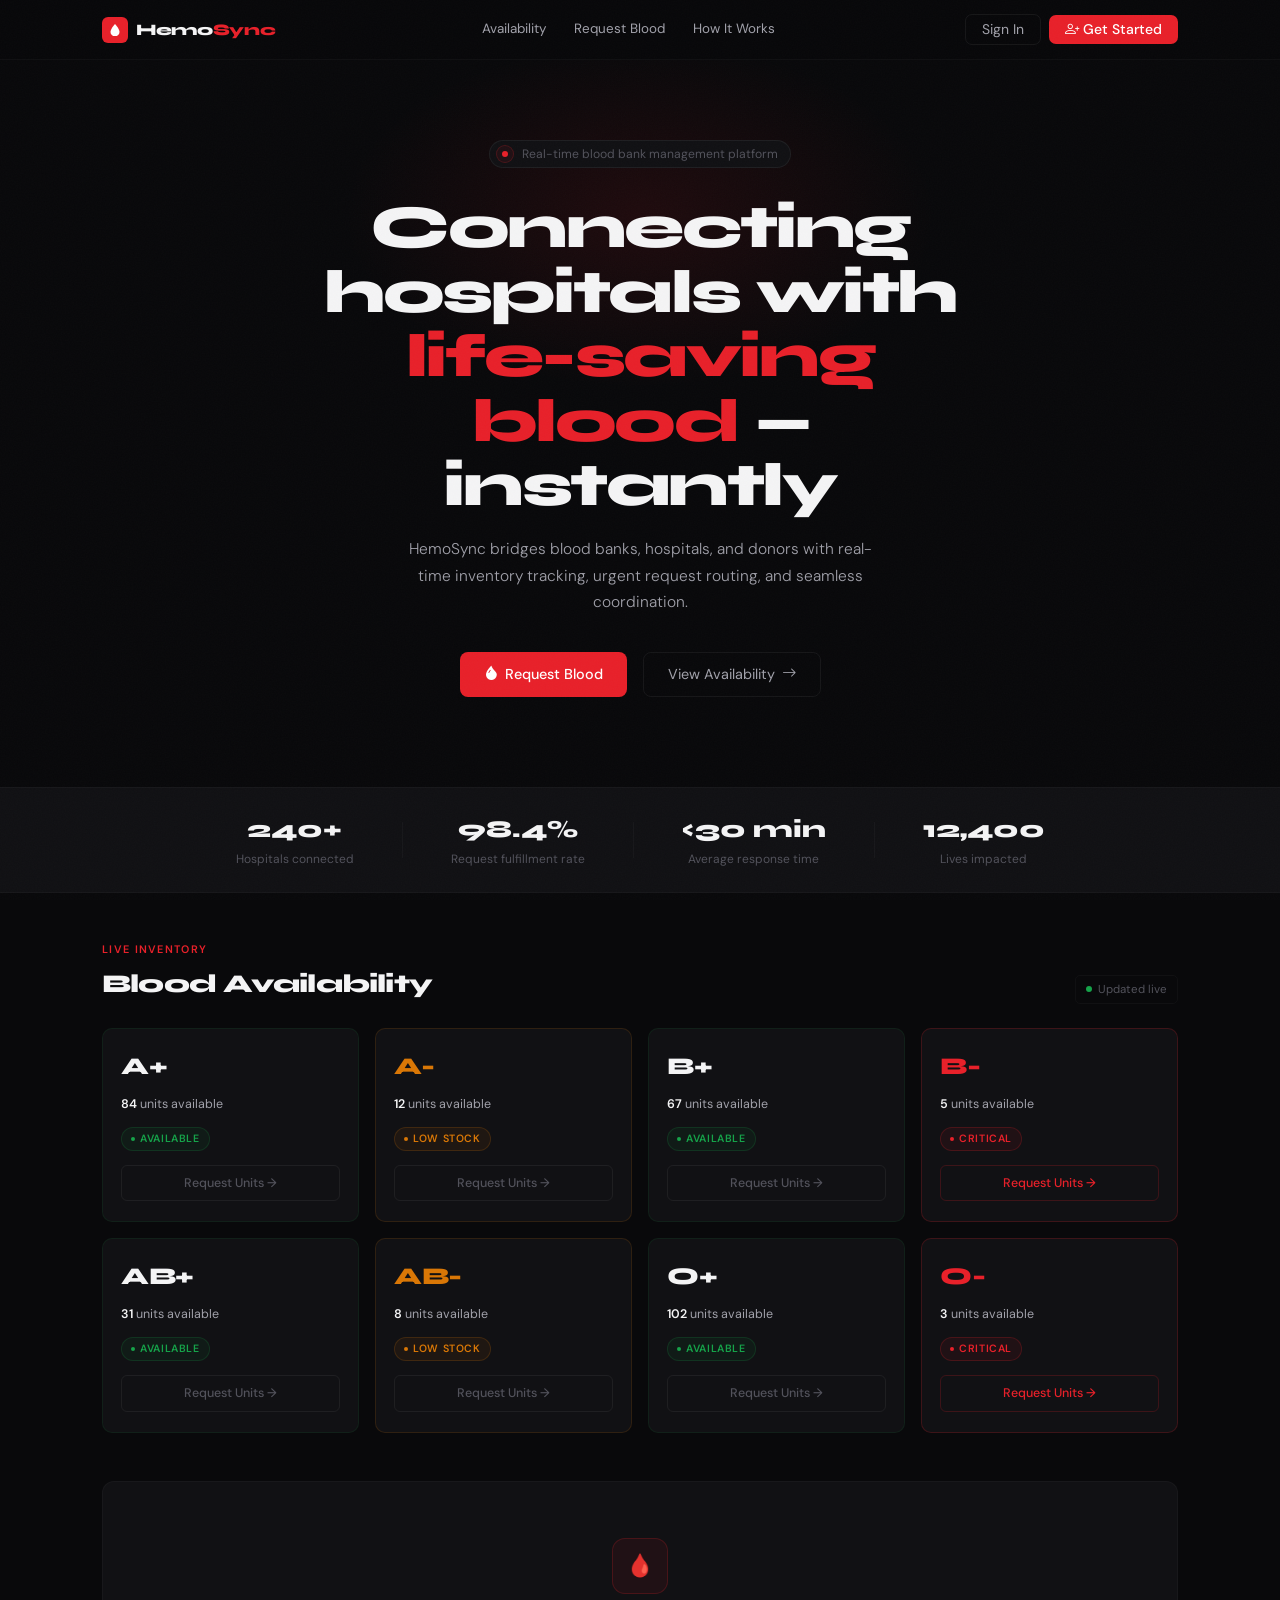
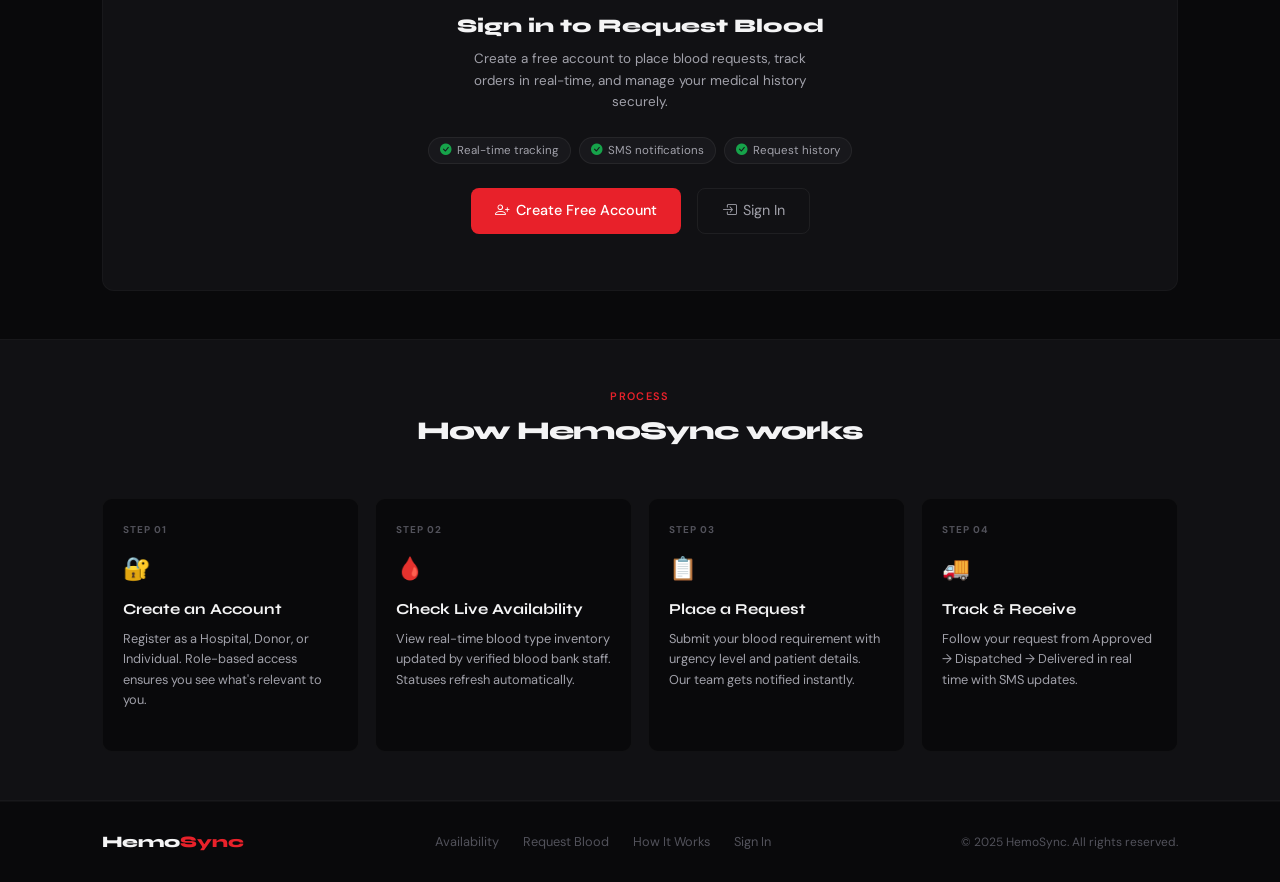
==== commit 78286310: "Update hospital-dashboard.html Fix: decode blood type + in URL params" ====
--- a/hospital-dashboard.html
+++ b/hospital-dashboard.html
@@ -17,7 +17,7 @@
 
 <div class="dash-shell">
 
-  <!-- SIDEBAR -->
+  <!-- ══ SIDEBAR ══ -->
   <aside class="sidebar" id="sidebar">
     <a class="sidebar-logo" href="index.html">
       <div class="sidebar-logo-mark">
@@ -42,7 +42,7 @@
       </a>
       <a class="nav-item-hs" onclick="showPage('requests')" href="#">
         <i class="bi bi-droplet"></i> Blood Requests
-        <span class="nav-badge" id="pendingBadge">3</span>
+        <span class="nav-badge" id="pendingBadge">0</span>
       </a>
       <a class="nav-item-hs" onclick="showPage('inventory')" href="#">
         <i class="bi bi-archive"></i> Inventory
@@ -64,9 +64,10 @@
     </div>
   </aside>
 
-  <!-- MAIN -->
+  <!-- ══ MAIN ══ -->
   <main class="dash-main">
 
+    <!-- Top Bar -->
     <div class="dash-topbar">
       <div>
         <div class="topbar-title" id="topbarTitle">Overview</div>
@@ -88,65 +89,89 @@
       </div>
     </div>
 
-    <!-- PAGE: OVERVIEW -->
+    <!-- ══════════════════════════════════
+         PAGE: OVERVIEW
+    ══════════════════════════════════ -->
     <div class="dash-page active" id="page-overview">
+
+      <!-- Critical Alerts -->
       <div id="alertsContainer" class="mb-4"></div>
 
+      <!-- Stat Cards -->
       <div class="row g-3 mb-4">
         <div class="col-6 col-lg-3">
           <div class="stat-card">
-            <div class="stat-card-icon" style="background:var(--hs-red-subtle);color:var(--hs-red)"><i class="bi bi-droplet-fill"></i></div>
+            <div class="stat-card-icon" style="background:var(--hs-red-subtle);color:var(--hs-red)">
+              <i class="bi bi-droplet-fill"></i>
+            </div>
             <div class="stat-card-label">Active Requests</div>
-            <div class="stat-card-value" style="color:var(--hs-red)">7</div>
-            <div class="stat-card-delta delta-up"><i class="bi bi-arrow-up"></i> 2 new today</div>
+            <div class="stat-card-value" style="color:var(--hs-red)" id="statActive">—</div>
+            <div class="stat-card-delta delta-up"><i class="bi bi-clock"></i> <span id="statActiveSub">Loading...</span></div>
           </div>
         </div>
         <div class="col-6 col-lg-3">
           <div class="stat-card">
-            <div class="stat-card-icon" style="background:var(--hs-green-bg);color:var(--hs-green)"><i class="bi bi-check-circle-fill"></i></div>
-            <div class="stat-card-label">Fulfilled (30d)</div>
-            <div class="stat-card-value" style="color:var(--hs-green)">94</div>
-            <div class="stat-card-delta delta-up"><i class="bi bi-arrow-up"></i> 98.4% rate</div>
+            <div class="stat-card-icon" style="background:var(--hs-green-bg);color:var(--hs-green)">
+              <i class="bi bi-check-circle-fill"></i>
+            </div>
+            <div class="stat-card-label">Fulfilled</div>
+            <div class="stat-card-value" style="color:var(--hs-green)" id="statFulfilled">—</div>
+            <div class="stat-card-delta delta-up"><i class="bi bi-arrow-up"></i> All time</div>
           </div>
         </div>
         <div class="col-6 col-lg-3">
           <div class="stat-card">
-            <div class="stat-card-icon" style="background:var(--hs-blue-bg);color:var(--hs-blue)"><i class="bi bi-truck"></i></div>
+            <div class="stat-card-icon" style="background:var(--hs-blue-bg);color:var(--hs-blue)">
+              <i class="bi bi-truck"></i>
+            </div>
             <div class="stat-card-label">En Route Now</div>
-            <div class="stat-card-value" style="color:var(--hs-blue)">2</div>
-            <div class="stat-card-delta delta-neutral"><i class="bi bi-clock"></i> ~18 min ETA</div>
+            <div class="stat-card-value" style="color:var(--hs-blue)" id="statEnroute">—</div>
+            <div class="stat-card-delta delta-neutral"><i class="bi bi-clock"></i> Live</div>
           </div>
         </div>
         <div class="col-6 col-lg-3">
           <div class="stat-card">
-            <div class="stat-card-icon" style="background:var(--hs-amber-bg);color:var(--hs-amber)"><i class="bi bi-exclamation-triangle-fill"></i></div>
+            <div class="stat-card-icon" style="background:var(--hs-amber-bg);color:var(--hs-amber)">
+              <i class="bi bi-exclamation-triangle-fill"></i>
+            </div>
             <div class="stat-card-label">Critical Stocks</div>
-            <div class="stat-card-value" style="color:var(--hs-amber)">2</div>
-            <div class="stat-card-delta delta-down"><i class="bi bi-arrow-down"></i> B− and O− low</div>
-          </div>
-        </div>
-      </div>
-
+            <div class="stat-card-value" style="color:var(--hs-amber)" id="statCritStock">—</div>
+            <div class="stat-card-delta delta-down"><i class="bi bi-exclamation-circle"></i> Need attention</div>
+          </div>
+        </div>
+      </div>
+
+      <!-- Two column: Recent Requests + Inventory Snapshot -->
       <div class="row g-3">
         <div class="col-lg-7">
           <div class="panel">
             <div class="panel-header">
               <div>
                 <div class="panel-title">Recent Requests</div>
-                <div class="panel-sub">Last 5 blood requests</div>
+                <div class="panel-sub">Latest blood requests from your hospital</div>
               </div>
               <a class="panel-action" onclick="showPage('requests')" href="#">View All</a>
             </div>
             <div style="overflow-x:auto;">
               <table class="req-table">
                 <thead>
-                  <tr><th>Request ID</th><th>Blood</th><th>Units</th><th>Urgency</th><th>Status</th><th>Time</th></tr>
+                  <tr>
+                    <th>Request ID</th>
+                    <th>Blood</th>
+                    <th>Units</th>
+                    <th>Urgency</th>
+                    <th>Status</th>
+                    <th>Time</th>
+                  </tr>
                 </thead>
-                <tbody id="overviewRequestsTable"></tbody>
+                <tbody id="overviewRequestsTable">
+                  <tr><td colspan="6" style="padding:20px;text-align:center;color:var(--hs-text-3);font-size:0.82rem;">Loading...</td></tr>
+                </tbody>
               </table>
             </div>
           </div>
         </div>
+
         <div class="col-lg-5">
           <div class="panel" style="height:100%">
             <div class="panel-header">
@@ -157,14 +182,18 @@
               <a class="panel-action" onclick="showPage('inventory')" href="#">Manage</a>
             </div>
             <div class="panel-body" style="padding:12px 18px;">
-              <div id="inventorySnapshot"></div>
-            </div>
-          </div>
-        </div>
-      </div>
-    </div>
-
-    <!-- PAGE: BLOOD REQUESTS -->
+              <div id="inventorySnapshot">
+                <div style="padding:20px;text-align:center;color:var(--hs-text-3);font-size:0.82rem;">Loading...</div>
+              </div>
+            </div>
+          </div>
+        </div>
+      </div>
+    </div>
+
+    <!-- ══════════════════════════════════
+         PAGE: BLOOD REQUESTS
+    ══════════════════════════════════ -->
     <div class="dash-page" id="page-requests">
       <div class="d-flex align-items-center justify-content-between mb-4 flex-wrap gap-3">
         <div>
@@ -178,56 +207,120 @@
             <option value="approved">Approved</option>
             <option value="enroute">En Route</option>
             <option value="done">Done</option>
+            <option value="cancelled">Cancelled</option>
           </select>
           <button class="btn-hs-primary" onclick="showPage('newrequest')">
             <i class="bi bi-plus-lg"></i> New Request
           </button>
         </div>
       </div>
+
       <div class="panel">
         <div style="overflow-x:auto;">
           <table class="req-table">
             <thead>
-              <tr><th>Request ID</th><th>Blood Type</th><th>Units</th><th>Component</th><th>Patient</th><th>Urgency</th><th>Status</th><th>Requested</th><th>Action</th></tr>
+              <tr>
+                <th>Request ID</th>
+                <th>Blood</th>
+                <th>Units</th>
+                <th>Component</th>
+                <th>Patient</th>
+                <th>Urgency</th>
+                <th>Status</th>
+                <th>Time</th>
+                <th>Action</th>
+              </tr>
             </thead>
-            <tbody id="allRequestsTable"></tbody>
+            <tbody id="allRequestsTable">
+              <tr><td colspan="9" style="padding:20px;text-align:center;color:var(--hs-text-3);font-size:0.82rem;">Loading...</td></tr>
+            </tbody>
           </table>
         </div>
       </div>
     </div>
 
-    <!-- PAGE: INVENTORY -->
+    <!-- ══════════════════════════════════
+         PAGE: INVENTORY
+    ══════════════════════════════════ -->
     <div class="dash-page" id="page-inventory">
       <div class="d-flex align-items-center justify-content-between mb-4 flex-wrap gap-3">
         <div>
           <h2 style="font-family:'Syne',sans-serif;font-size:1.25rem;font-weight:800;margin-bottom:2px;">Blood Inventory</h2>
-          <div style="font-size:0.76rem;color:var(--hs-text-3);">Live stock levels across all blood types</div>
+          <div style="font-size:0.76rem;color:var(--hs-text-3);">Click Update on any card to edit stock levels</div>
         </div>
         <div class="d-flex gap-2">
           <div style="display:flex;align-items:center;gap:5px;background:var(--hs-green-bg);border:1px solid rgba(22,163,74,0.18);border-radius:7px;padding:5px 10px;font-size:0.7rem;color:var(--hs-green);">
             <span style="width:5px;height:5px;border-radius:50%;background:var(--hs-green);animation:blink 1.5s infinite;"></span>
             Live Sync
           </div>
-          <button class="btn-hs-secondary" onclick="refreshData()">
+          <button class="btn-hs-secondary" onclick="loadInventory()">
             <i class="bi bi-arrow-clockwise"></i> Refresh
           </button>
         </div>
       </div>
+
+      <!-- Critical stock alert cards -->
       <div class="row g-3 mb-4" id="criticalStockCards"></div>
+
+      <!-- Inline Edit Panel — shown when Update is clicked -->
+      <div id="inventoryEditPanel" style="display:none;margin-bottom:16px;">
+        <div class="panel">
+          <div class="panel-header">
+            <div>
+              <div class="panel-title">Update Stock —
+                <span id="editBloodTypeLabel" style="color:var(--hs-red)">—</span>
+              </div>
+              <div class="panel-sub">Set the current available units — saved directly to the database</div>
+            </div>
+            <button class="btn-hs-secondary" onclick="closeInventoryEdit()">
+              <i class="bi bi-x"></i> Cancel
+            </button>
+          </div>
+          <div class="panel-body">
+            <div class="row g-3 align-items-end">
+              <div class="col-md-4">
+                <label class="form-label-hs">Units Available *</label>
+                <input type="number" class="form-control-hs" id="editUnitsAvailable"
+                       min="0" max="9999" placeholder="e.g. 84"
+                       oninput="liveEditPreview()"/>
+              </div>
+              <div class="col-md-4">
+                <label class="form-label-hs">Max Capacity</label>
+                <input type="number" class="form-control-hs" id="editMaxCapacity"
+                       min="1" max="9999" placeholder="e.g. 120"
+                       oninput="liveEditPreview()"/>
+              </div>
+              <div class="col-md-4">
+                <button class="btn-hs-primary" style="width:100%;" onclick="saveInventoryUpdate()">
+                  <i class="bi bi-check-lg"></i> Save Stock Update
+                </button>
+              </div>
+            </div>
+            <!-- Live preview bar -->
+            <div id="editStatusPreview" style="margin-top:14px;"></div>
+          </div>
+        </div>
+      </div>
+
+      <!-- Full inventory grid -->
       <div class="panel">
         <div class="panel-header">
           <div>
             <div class="panel-title">All Blood Types</div>
-            <div class="panel-sub">Current available units in blood bank</div>
+            <div class="panel-sub">8 blood types · updates save to database immediately</div>
           </div>
         </div>
         <div class="panel-body">
-          <div class="row g-3" id="inventoryFullGrid"></div>
-        </div>
-      </div>
-    </div>
-
-    <!-- PAGE: NEW REQUEST -->
+          <div class="row g-3" id="inventoryFullGrid">
+            <div class="col-12" style="padding:20px;text-align:center;color:var(--hs-text-3);font-size:0.82rem;">Loading inventory...</div>
+          </div>
+        </div>
+      </div>
+    </div>
+
+    <!-- ══════════════════════════════════
+         PAGE: NEW REQUEST
+    ══════════════════════════════════ -->
     <div class="dash-page" id="page-newrequest">
       <div class="mb-4">
         <h2 style="font-family:'Syne',sans-serif;font-size:1.25rem;font-weight:800;margin-bottom:2px;">New Blood Request</h2>
@@ -247,6 +340,8 @@
               </span>
             </div>
             <div class="panel-body">
+
+              <!-- Hospital auto-fill notice -->
               <div style="background:var(--hs-blue-bg);border:1px solid rgba(59,130,246,0.18);border-radius:8px;padding:10px 13px;margin-bottom:18px;display:flex;align-items:center;gap:9px;">
                 <i class="bi bi-building" style="color:var(--hs-blue);font-size:0.9rem;"></i>
                 <div>
@@ -260,17 +355,18 @@
                   <label class="form-label-hs">Blood Type *</label>
                   <select class="form-select-hs" id="nrBloodType" onchange="updateNRSummary()">
                     <option value="">Select type</option>
-                    <option>A+</option><option>A−</option>
-                    <option>B+</option><option>B−</option>
-                    <option>AB+</option><option>AB−</option>
-                    <option>O+</option><option>O−</option>
+                    <option>A+</option><option>A-</option>
+                    <option>B+</option><option>B-</option>
+                    <option>AB+</option><option>AB-</option>
+                    <option>O+</option><option>O-</option>
                   </select>
                 </div>
                 <div class="col-md-6">
                   <label class="form-label-hs">Units Required *</label>
-                  <input type="number" class="form-control-hs" id="nrUnits" min="1" max="100" placeholder="e.g. 4" oninput="updateNRSummary()"/>
-                </div>
-              </div>
+                  <input type="number" class="form-control-hs" id="nrUnits" min="1" max="500" placeholder="e.g. 4" oninput="updateNRSummary()"/>
+                </div>
+              </div>
+
               <div class="mb-3">
                 <label class="form-label-hs">Component Type *</label>
                 <select class="form-select-hs" id="nrComponent" onchange="updateNRSummary()">
@@ -281,6 +377,7 @@
                   <option>Cryoprecipitate</option>
                 </select>
               </div>
+
               <div class="mb-3">
                 <label class="form-label-hs">Urgency Level *</label>
                 <div class="d-flex gap-2">
@@ -289,6 +386,7 @@
                   <button class="urg-btn" onclick="setNRUrgency(this,'Critical')">🔴 Critical</button>
                 </div>
               </div>
+
               <div class="row g-3 mb-3">
                 <div class="col-md-6">
                   <label class="form-label-hs">Patient Name</label>
@@ -299,14 +397,17 @@
                   <input type="text" class="form-control-hs" id="nrWard" placeholder="e.g. ICU, Ward 4B"/>
                 </div>
               </div>
+
               <div class="mb-3">
                 <label class="form-label-hs">Doctor / Ordering Physician</label>
                 <input type="text" class="form-control-hs" id="nrDoctor" placeholder="Dr. Name"/>
               </div>
+
               <div class="mb-4">
                 <label class="form-label-hs">Clinical Notes</label>
                 <textarea class="form-control-hs" id="nrNotes" rows="3" placeholder="Cross-match requirements, special handling..."></textarea>
               </div>
+
               <div class="d-flex gap-2">
                 <button class="btn-hs-primary flex-fill" onclick="submitNewRequest()">
                   <i class="bi bi-send-fill"></i> Submit Request
@@ -319,15 +420,19 @@
           </div>
         </div>
 
+        <!-- Summary + availability check -->
         <div class="col-lg-5">
           <div class="panel mb-3">
-            <div class="panel-header"><div class="panel-title">Request Summary</div></div>
+            <div class="panel-header">
+              <div class="panel-title">Request Summary</div>
+            </div>
             <div id="nrSummaryRows" style="padding:2px 0;"></div>
           </div>
+
           <div class="panel">
             <div class="panel-header">
               <div class="panel-title">Availability Check</div>
-              <div class="panel-sub">Real-time stock</div>
+              <div class="panel-sub">Real-time stock for selected type</div>
             </div>
             <div class="panel-body" id="nrAvailPanel">
               <div style="text-align:center;padding:14px;color:var(--hs-text-3);font-size:0.78rem;">
@@ -340,13 +445,17 @@
       </div>
     </div>
 
-    <!-- PAGE: HOSPITAL PROFILE -->
+    <!-- ══════════════════════════════════
+         PAGE: HOSPITAL PROFILE
+    ══════════════════════════════════ -->
     <div class="dash-page" id="page-profile">
       <div class="mb-4">
         <h2 style="font-family:'Syne',sans-serif;font-size:1.25rem;font-weight:800;margin-bottom:2px;">Hospital Profile</h2>
         <div style="font-size:0.76rem;color:var(--hs-text-3);">Manage your hospital account details</div>
       </div>
+
       <div class="row g-3">
+        <!-- Profile card -->
         <div class="col-lg-4">
           <div class="panel">
             <div class="panel-body" style="text-align:center;padding:28px 20px;">
@@ -357,58 +466,75 @@
                 <i class="bi bi-shield-fill-check"></i> Verified Hospital
               </div>
               <div style="margin-top:18px;padding-top:18px;border-top:1px solid var(--hs-border2);">
-                <div style="display:flex;justify-content:space-between;margin-bottom:7px;"><span style="font-size:0.73rem;color:var(--hs-text-3);">Member since</span><span style="font-size:0.73rem;font-weight:500;">Jan 2024</span></div>
-                <div style="display:flex;justify-content:space-between;margin-bottom:7px;"><span style="font-size:0.73rem;color:var(--hs-text-3);">Total Requests</span><span style="font-size:0.73rem;font-weight:500;">312</span></div>
-                <div style="display:flex;justify-content:space-between;"><span style="font-size:0.73rem;color:var(--hs-text-3);">Success Rate</span><span style="font-size:0.73rem;font-weight:500;color:var(--hs-green);">98.4%</span></div>
-              </div>
-            </div>
-          </div>
-        </div>
+                <div style="display:flex;justify-content:space-between;margin-bottom:7px;">
+                  <span style="font-size:0.73rem;color:var(--hs-text-3);">Total Requests</span>
+                  <span style="font-size:0.73rem;font-weight:500;" id="profileTotalReqs">—</span>
+                </div>
+                <div style="display:flex;justify-content:space-between;margin-bottom:7px;">
+                  <span style="font-size:0.73rem;color:var(--hs-text-3);">Fulfilled</span>
+                  <span style="font-size:0.73rem;font-weight:500;color:var(--hs-green);" id="profileFulfilled">—</span>
+                </div>
+                <div style="display:flex;justify-content:space-between;">
+                  <span style="font-size:0.73rem;color:var(--hs-text-3);">Active</span>
+                  <span style="font-size:0.73rem;font-weight:500;color:var(--hs-red);" id="profileActive">—</span>
+                </div>
+              </div>
+            </div>
+          </div>
+        </div>
+
+        <!-- Hospital info form -->
         <div class="col-lg-8">
           <div class="panel">
-            <div class="panel-header"><div class="panel-title">Hospital Information</div></div>
+            <div class="panel-header">
+              <div class="panel-title">Hospital Information</div>
+            </div>
             <div class="panel-body">
               <div class="row g-3 mb-3">
                 <div class="col-md-6">
                   <label class="form-label-hs">Hospital / Organization Name</label>
-                  <input class="form-control-hs" value="City General Hospital" id="profHospName"/>
+                  <input class="form-control-hs" id="profHospName" placeholder="e.g. City General Hospital"/>
                 </div>
                 <div class="col-md-6">
                   <label class="form-label-hs">Authorized Person</label>
-                  <input class="form-control-hs" id="profAuthPerson" value="Dr. Ramesh Verma"/>
+                  <input class="form-control-hs" id="profAuthPerson" placeholder="Dr. Name"/>
                 </div>
               </div>
               <div class="row g-3 mb-3">
                 <div class="col-md-6">
                   <label class="form-label-hs">Email Address</label>
-                  <input class="form-control-hs" id="profEmail" value="admin@hospital.com"/>
+                  <input class="form-control-hs" id="profEmail" placeholder="admin@hospital.com"/>
                 </div>
                 <div class="col-md-6">
                   <label class="form-label-hs">Contact Number</label>
-                  <input class="form-control-hs" placeholder="+91 98765 43210"/>
+                  <input class="form-control-hs" id="profPhone" placeholder="+91 98765 43210"/>
                 </div>
               </div>
               <div class="mb-3">
                 <label class="form-label-hs">Hospital Address</label>
-                <input class="form-control-hs" placeholder="Street, City, State, PIN"/>
+                <input class="form-control-hs" id="profAddress" placeholder="Street, City, State, PIN"/>
               </div>
               <div class="row g-3 mb-3">
                 <div class="col-md-6">
                   <label class="form-label-hs">Hospital Type</label>
-                  <select class="form-select-hs">
-                    <option>Government</option><option>Private</option><option>Trust / NGO</option>
+                  <select class="form-select-hs" id="profHospType">
+                    <option>Government</option>
+                    <option>Private</option>
+                    <option>Trust / NGO</option>
                   </select>
                 </div>
                 <div class="col-md-6">
                   <label class="form-label-hs">Bed Capacity</label>
-                  <input class="form-control-hs" placeholder="e.g. 500"/>
+                  <input class="form-control-hs" id="profBedCapacity" placeholder="e.g. 500"/>
                 </div>
               </div>
               <div class="d-flex gap-2">
-                <button class="btn-hs-primary" onclick="showToast('✅','Profile Updated','Hospital details saved.')">
+                <button class="btn-hs-primary" onclick="saveHospitalProfile()">
                   <i class="bi bi-check-lg"></i> Save Changes
                 </button>
-                <button class="btn-hs-secondary"><i class="bi bi-x"></i> Cancel</button>
+                <button class="btn-hs-secondary" onclick="loadHospitalProfile()">
+                  <i class="bi bi-arrow-counterclockwise"></i> Reset
+                </button>
               </div>
             </div>
           </div>
@@ -419,9 +545,13 @@
   </main>
 </div>
 
+<!-- Toast container -->
 <div class="hs-toast-container" id="toastContainer"></div>
+
+<!-- Scripts — order matters: Bootstrap → api-client → dashboard logic -->
+<script src="https://cdn.jsdelivr.net/npm/bootstrap@5.3.3/dist/js/bootstrap.bundle.min.js"></script>
 <script src="api-client.js"></script>
-<script src="https://cdn.jsdelivr.net/npm/bootstrap@5.3.3/dist/js/bootstrap.bundle.min.js"></script>
 <script src="hospital-dashboard.js"></script>
+
 </body>
 </html>
